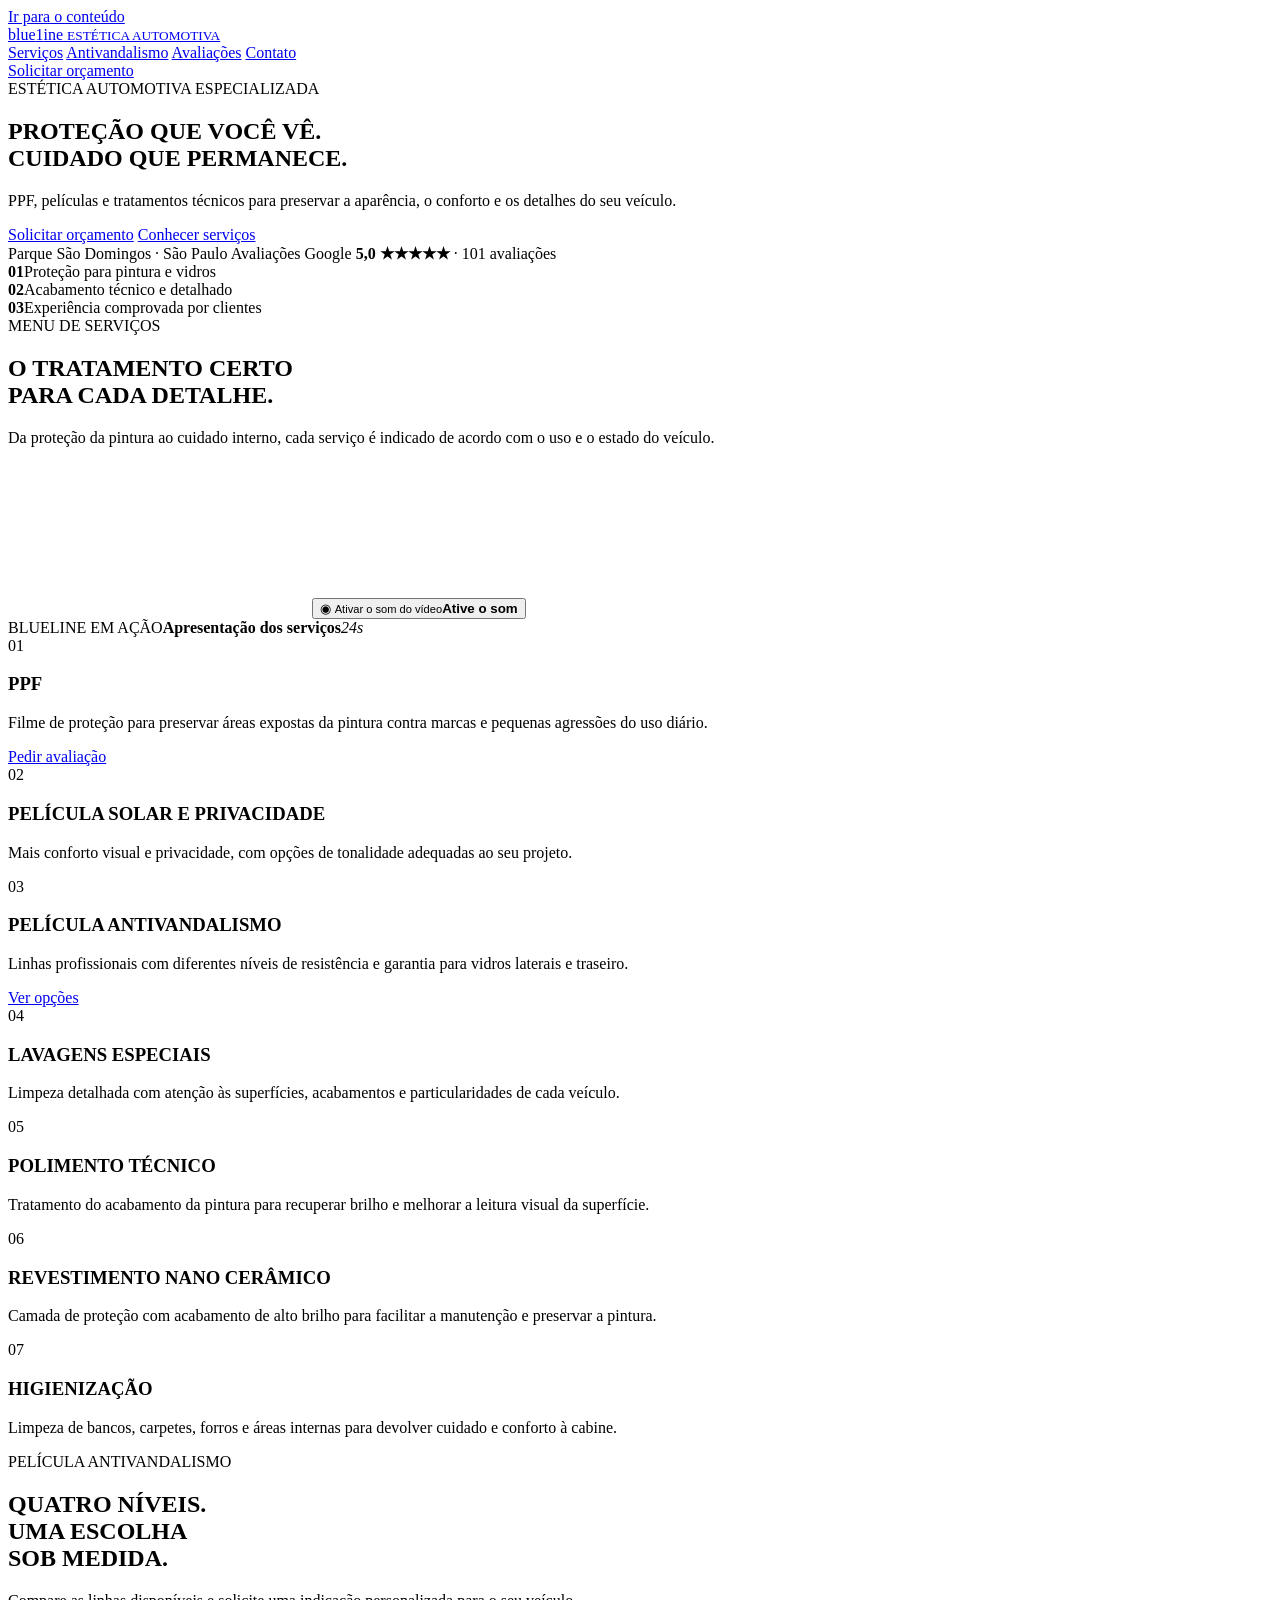
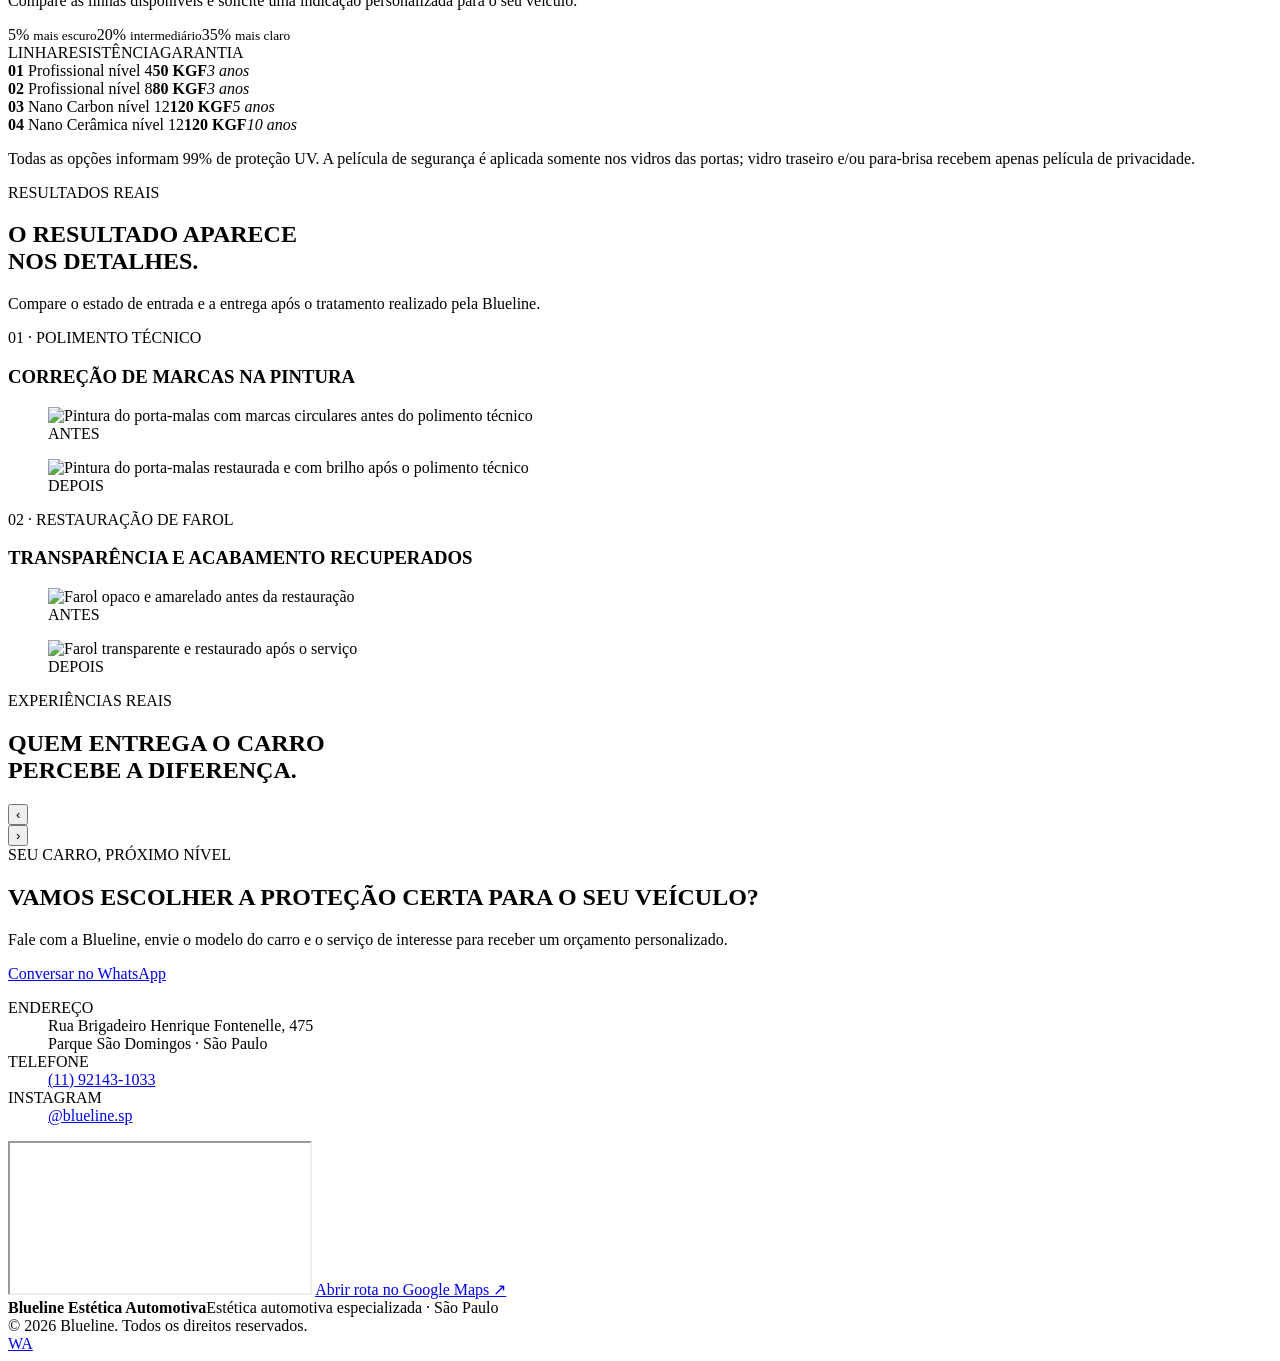
==== index.html @ ebedb2ee "feat: estrutura inicial do site Blueline" ====
<!doctype html>
<html lang="pt-BR">
<head>
  <meta charset="utf-8" />
  <meta name="viewport" content="width=device-width,initial-scale=1" />
  <meta name="theme-color" content="#050914" />
  <title>Blueline Estética Automotiva | Parque São Domingos</title>
  <meta name="description" content="PPF, películas, polimento técnico, revestimento nano cerâmico, higienização e estética automotiva no Parque São Domingos, São Paulo." />
  <link rel="stylesheet" href="./styles.css" />
</head>
<body>
  <a class="skip-link" href="#conteudo">Ir para o conteúdo</a>

  <header class="site-header">
    <a class="brand" href="#inicio" aria-label="Blueline Estética Automotiva — início">
      <span class="brand-mark">blue<span>1</span>ine</span>
      <small>ESTÉTICA AUTOMOTIVA</small>
    </a>
    <nav class="desktop-nav" aria-label="Navegação principal">
      <a href="#servicos">Serviços</a>
      <a href="#antivandalismo">Antivandalismo</a>
      <a href="#avaliacoes">Avaliações</a>
      <a href="#contato">Contato</a>
    </nav>
    <a class="btn btn-small" href="https://wa.me/5511921431033?text=Olá%2C%20vim%20pelo%20site%20da%20Blueline%20e%20quero%20um%20orçamento." target="_blank" rel="noopener">Solicitar orçamento</a>
  </header>

  <main id="conteudo">
    <section class="hero" id="inicio">
      <div class="hero-glow"></div>
      <div class="container hero-grid">
        <div class="hero-copy">
          <span class="eyebrow">ESTÉTICA AUTOMOTIVA ESPECIALIZADA</span>
          <h1>PROTEÇÃO QUE VOCÊ VÊ.<br><span>CUIDADO QUE PERMANECE.</span></h1>
          <p>PPF, películas e tratamentos técnicos para preservar a aparência, o conforto e os detalhes do seu veículo.</p>
          <div class="actions">
            <a class="btn" href="https://wa.me/5511921431033?text=Olá%2C%20vim%20pelo%20site%20da%20Blueline%20e%20quero%20um%20orçamento." target="_blank" rel="noopener">Solicitar orçamento</a>
            <a class="btn btn-ghost" href="#servicos">Conhecer serviços</a>
          </div>
          <div class="hero-meta">
            <span>Parque São Domingos · São Paulo</span>
            <span>Avaliações Google <strong>5,0 ★★★★★</strong> · 101 avaliações</span>
          </div>
        </div>
        <div class="hero-visual" role="img" aria-label="Automóvel em ambiente de estética automotiva">
          <div class="car-silhouette">
            <div class="beam beam-a"></div><div class="beam beam-b"></div>
            <div class="car-line"></div>
          </div>
        </div>
      </div>
      <div class="container proof-strip">
        <div><b>01</b><span>Proteção para pintura e vidros</span></div>
        <div><b>02</b><span>Acabamento técnico e detalhado</span></div>
        <div><b>03</b><span>Experiência comprovada por clientes</span></div>
      </div>
    </section>

    <section class="section services" id="servicos">
      <div class="container">
        <div class="section-heading">
          <span class="eyebrow">MENU DE SERVIÇOS</span>
          <h2>O TRATAMENTO CERTO<br>PARA CADA DETALHE.</h2>
          <p>Da proteção da pintura ao cuidado interno, cada serviço é indicado de acordo com o uso e o estado do veículo.</p>
        </div>

        <div class="services-layout">
          <div class="video-panel">
            <div class="video-wrap">
              <video id="serviceVideo" muted playsinline preload="metadata" poster="" aria-label="Apresentação dos serviços da Blueline">
                <source src="./assets/apresentacao-blueline.mp4" type="video/mp4" />
              </video>
              <button class="sound-control" id="soundControl" type="button" aria-label="Ativar o som do vídeo">
                <span class="sound-icon">◉</span>
                <span><small>Ativar o som do vídeo</small><strong>Ative o som</strong></span>
              </button>
              <div class="video-caption"><span>BLUELINE EM AÇÃO</span><b>Apresentação dos serviços</b><em>24s</em></div>
            </div>
          </div>

          <div class="service-grid">
            <article class="service-card featured"><span>01</span><h3>PPF</h3><p>Filme de proteção para preservar áreas expostas da pintura contra marcas e pequenas agressões do uso diário.</p><a href="#contato">Pedir avaliação</a></article>
            <article class="service-card"><span>02</span><h3>PELÍCULA SOLAR E PRIVACIDADE</h3><p>Mais conforto visual e privacidade, com opções de tonalidade adequadas ao seu projeto.</p></article>
            <article class="service-card"><span>03</span><h3>PELÍCULA ANTIVANDALISMO</h3><p>Linhas profissionais com diferentes níveis de resistência e garantia para vidros laterais e traseiro.</p><a href="#antivandalismo">Ver opções</a></article>
            <article class="service-card"><span>04</span><h3>LAVAGENS ESPECIAIS</h3><p>Limpeza detalhada com atenção às superfícies, acabamentos e particularidades de cada veículo.</p></article>
            <article class="service-card"><span>05</span><h3>POLIMENTO TÉCNICO</h3><p>Tratamento do acabamento da pintura para recuperar brilho e melhorar a leitura visual da superfície.</p></article>
            <article class="service-card"><span>06</span><h3>REVESTIMENTO NANO CERÂMICO</h3><p>Camada de proteção com acabamento de alto brilho para facilitar a manutenção e preservar a pintura.</p></article>
            <article class="service-card"><span>07</span><h3>HIGIENIZAÇÃO</h3><p>Limpeza de bancos, carpetes, forros e áreas internas para devolver cuidado e conforto à cabine.</p></article>
          </div>
        </div>
      </div>
    </section>

    <section class="section anti" id="antivandalismo">
      <div class="container anti-grid">
        <div>
          <span class="eyebrow">PELÍCULA ANTIVANDALISMO</span>
          <h2>QUATRO NÍVEIS.<br>UMA ESCOLHA<br>SOB MEDIDA.</h2>
          <p>Compare as linhas disponíveis e solicite uma indicação personalizada para o seu veículo.</p>
          <div class="tones"><span>5% <small>mais escuro</small></span><span>20% <small>intermediário</small></span><span>35% <small>mais claro</small></span></div>
        </div>
        <div class="spec-table" role="table" aria-label="Linhas de película antivandalismo">
          <div class="spec-row spec-head"><span>LINHA</span><span>RESISTÊNCIA</span><span>GARANTIA</span></div>
          <div class="spec-row"><span><b>01</b> Profissional nível 4</span><strong>50 KGF</strong><em>3 anos</em></div>
          <div class="spec-row"><span><b>02</b> Profissional nível 8</span><strong>80 KGF</strong><em>3 anos</em></div>
          <div class="spec-row"><span><b>03</b> Nano Carbon nível 12</span><strong>120 KGF</strong><em>5 anos</em></div>
          <div class="spec-row"><span><b>04</b> Nano Cerâmica nível 12</span><strong>120 KGF</strong><em>10 anos</em></div>
          <p class="spec-note">Todas as opções informam 99% de proteção UV. A película de segurança é aplicada somente nos vidros das portas; vidro traseiro e/ou para-brisa recebem apenas película de privacidade.</p>
        </div>
      </div>
    </section>

    <section class="section results" id="resultados">
      <div class="container">
        <div class="section-heading center">
          <span class="eyebrow">RESULTADOS REAIS</span>
          <h2>O RESULTADO APARECE<br>NOS DETALHES.</h2>
          <p>Compare o estado de entrada e a entrega após o tratamento realizado pela Blueline.</p>
        </div>

        <div class="result-card">
          <div class="result-copy"><span>01 · POLIMENTO TÉCNICO</span><h3>CORREÇÃO DE MARCAS NA PINTURA</h3></div>
          <div class="compare-grid">
            <figure><img src="./assets/antes-arranhao.jpg" alt="Pintura do porta-malas com marcas circulares antes do polimento técnico"><figcaption>ANTES</figcaption></figure>
            <figure><img src="./assets/depois-arranhao.jpg" alt="Pintura do porta-malas restaurada e com brilho após o polimento técnico"><figcaption>DEPOIS</figcaption></figure>
          </div>
        </div>

        <div class="result-card">
          <div class="result-copy"><span>02 · RESTAURAÇÃO DE FAROL</span><h3>TRANSPARÊNCIA E ACABAMENTO RECUPERADOS</h3></div>
          <div class="compare-grid">
            <figure><img src="./assets/antes-farol.jpg" alt="Farol opaco e amarelado antes da restauração"><figcaption>ANTES</figcaption></figure>
            <figure><img src="./assets/depois-farol.jpg" alt="Farol transparente e restaurado após o serviço"><figcaption>DEPOIS</figcaption></figure>
          </div>
        </div>
      </div>
    </section>

    <section class="section testimonials" id="avaliacoes">
      <div class="container">
        <div class="section-heading center">
          <span class="eyebrow">EXPERIÊNCIAS REAIS</span>
          <h2>QUEM ENTREGA O CARRO<br>PERCEBE A DIFERENÇA.</h2>
        </div>
        <div class="testimonial-shell">
          <button class="carousel-btn prev" type="button" aria-label="Avaliação anterior">‹</button>
          <div id="testimonial" class="testimonial" aria-live="polite"></div>
          <button class="carousel-btn next" type="button" aria-label="Próxima avaliação">›</button>
        </div>
        <div id="dots" class="dots" aria-label="Selecionar avaliação"></div>
      </div>
    </section>

    <section class="section contact" id="contato">
      <div class="container contact-card">
        <div class="contact-copy">
          <span class="eyebrow">SEU CARRO, PRÓXIMO NÍVEL</span>
          <h2>VAMOS ESCOLHER A PROTEÇÃO CERTA PARA O SEU VEÍCULO?</h2>
          <p>Fale com a Blueline, envie o modelo do carro e o serviço de interesse para receber um orçamento personalizado.</p>
          <a class="btn" href="https://wa.me/5511921431033?text=Olá%2C%20vim%20pelo%20site%20da%20Blueline%20e%20quero%20um%20orçamento." target="_blank" rel="noopener">Conversar no WhatsApp</a>
          <dl class="contact-info">
            <div><dt>ENDEREÇO</dt><dd>Rua Brigadeiro Henrique Fontenelle, 475<br>Parque São Domingos · São Paulo</dd></div>
            <div><dt>TELEFONE</dt><dd><a href="tel:+5511921431033">(11) 92143-1033</a></dd></div>
            <div><dt>INSTAGRAM</dt><dd><a href="https://instagram.com/blueline.sp" target="_blank" rel="noopener">@blueline.sp</a></dd></div>
          </dl>
        </div>
        <div class="map-wrap">
          <iframe title="Localização da Blueline Estética Automotiva no Google Maps" loading="lazy" referrerpolicy="no-referrer-when-downgrade" src="https://www.google.com/maps?q=Rua%20Brigadeiro%20Henrique%20Fontenelle%20475%20São%20Paulo&output=embed"></iframe>
          <a href="https://www.google.com/maps/search/?api=1&query=Rua%20Brigadeiro%20Henrique%20Fontenelle%20475%20São%20Paulo" target="_blank" rel="noopener">Abrir rota no Google Maps ↗</a>
        </div>
      </div>
    </section>
  </main>

  <footer>
    <div class="container footer-inner">
      <div><b>Blueline Estética Automotiva</b><span>Estética automotiva especializada · São Paulo</span></div>
      <span>© 2026 Blueline. Todos os direitos reservados.</span>
    </div>
  </footer>

  <a class="floating-whatsapp" href="https://wa.me/5511921431033?text=Olá%2C%20vim%20pelo%20site%20da%20Blueline%20e%20quero%20um%20orçamento." target="_blank" rel="noopener" aria-label="Falar com a Blueline no WhatsApp">WA</a>
  <script src="./script.js"></script>
</body>
</html>
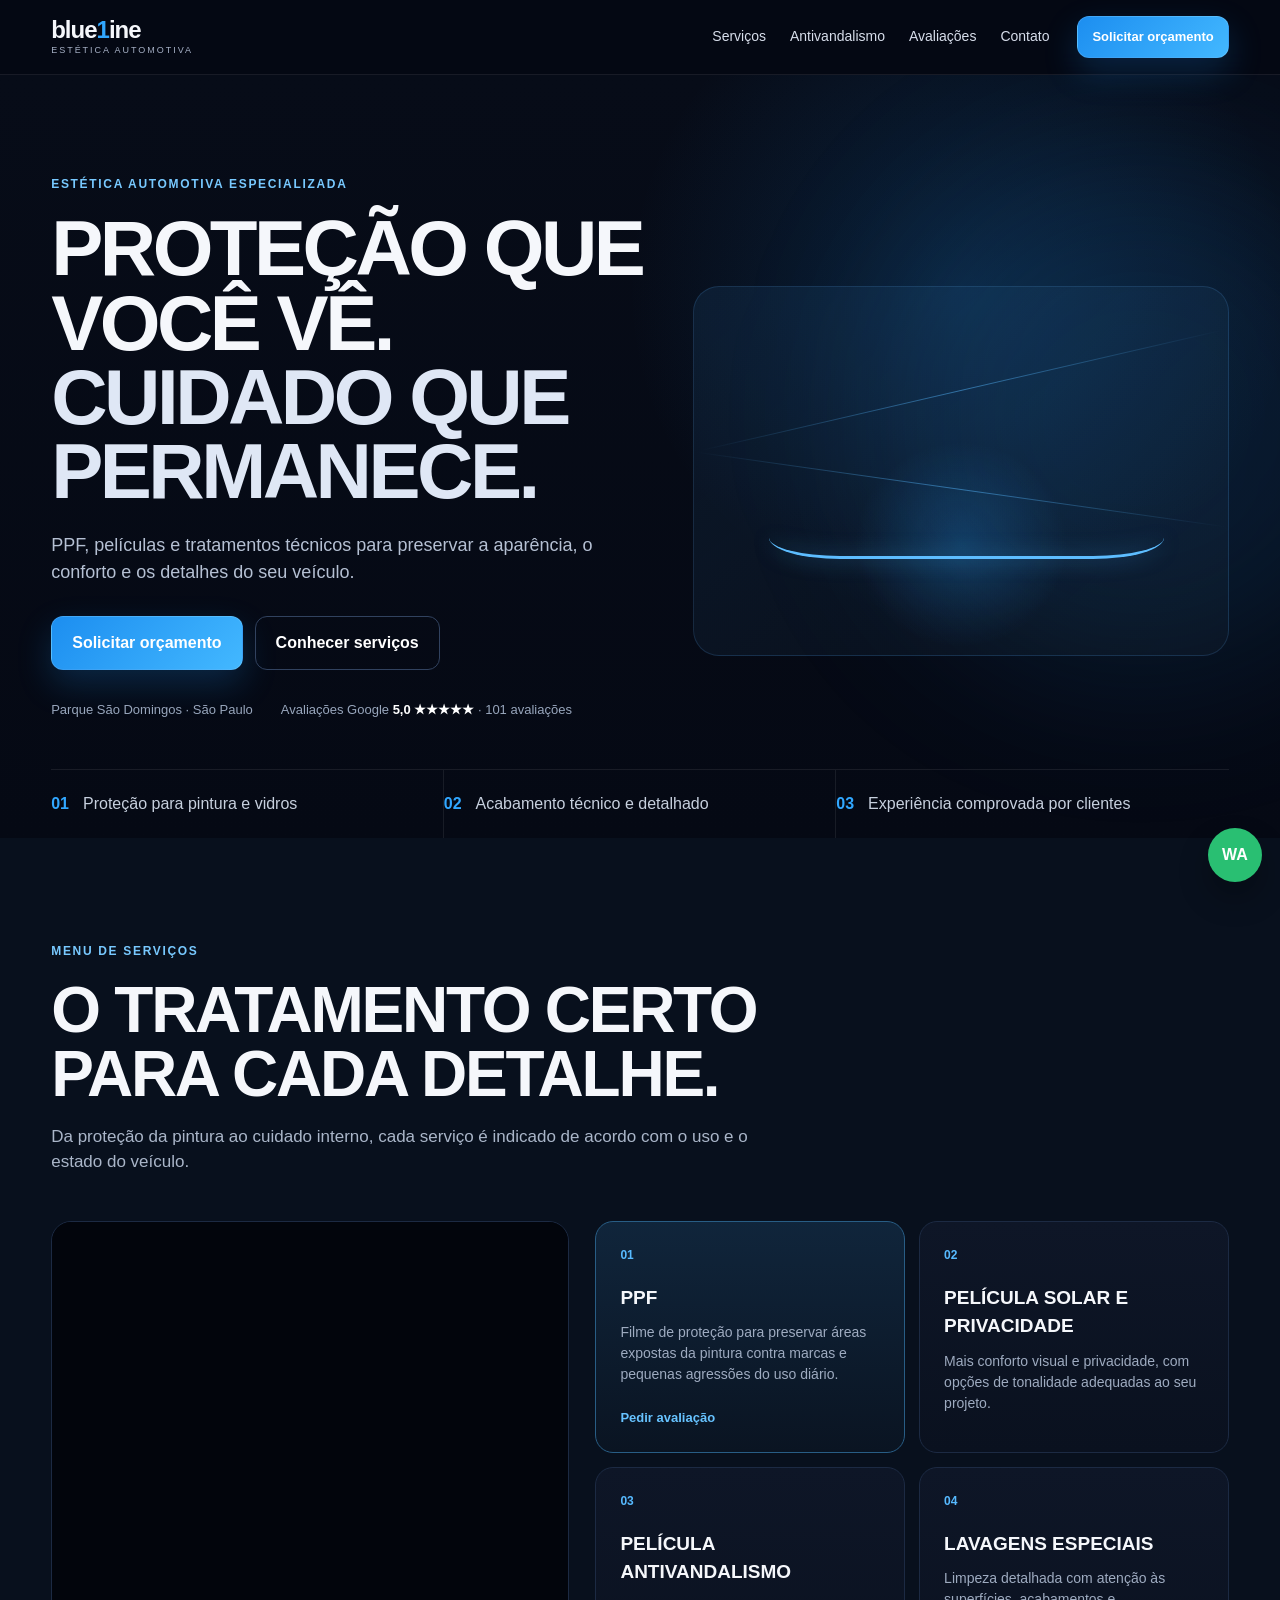
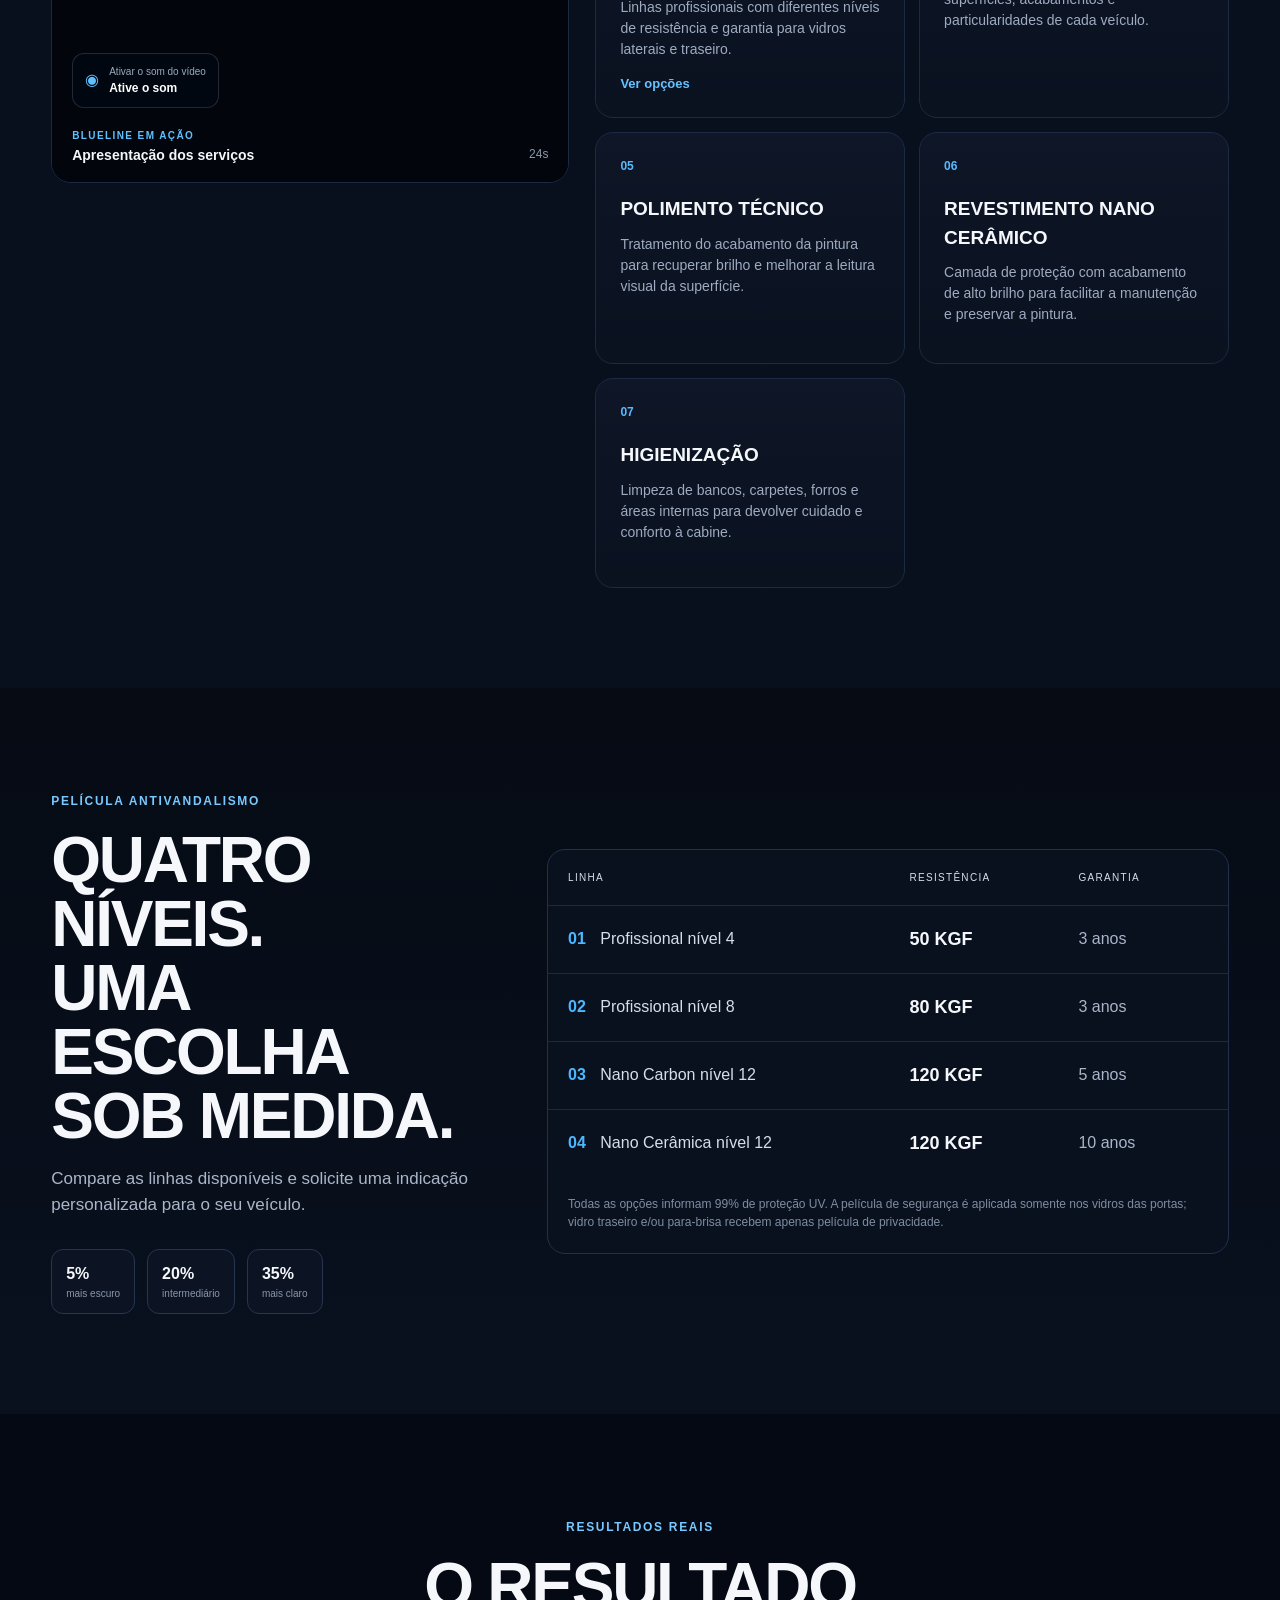
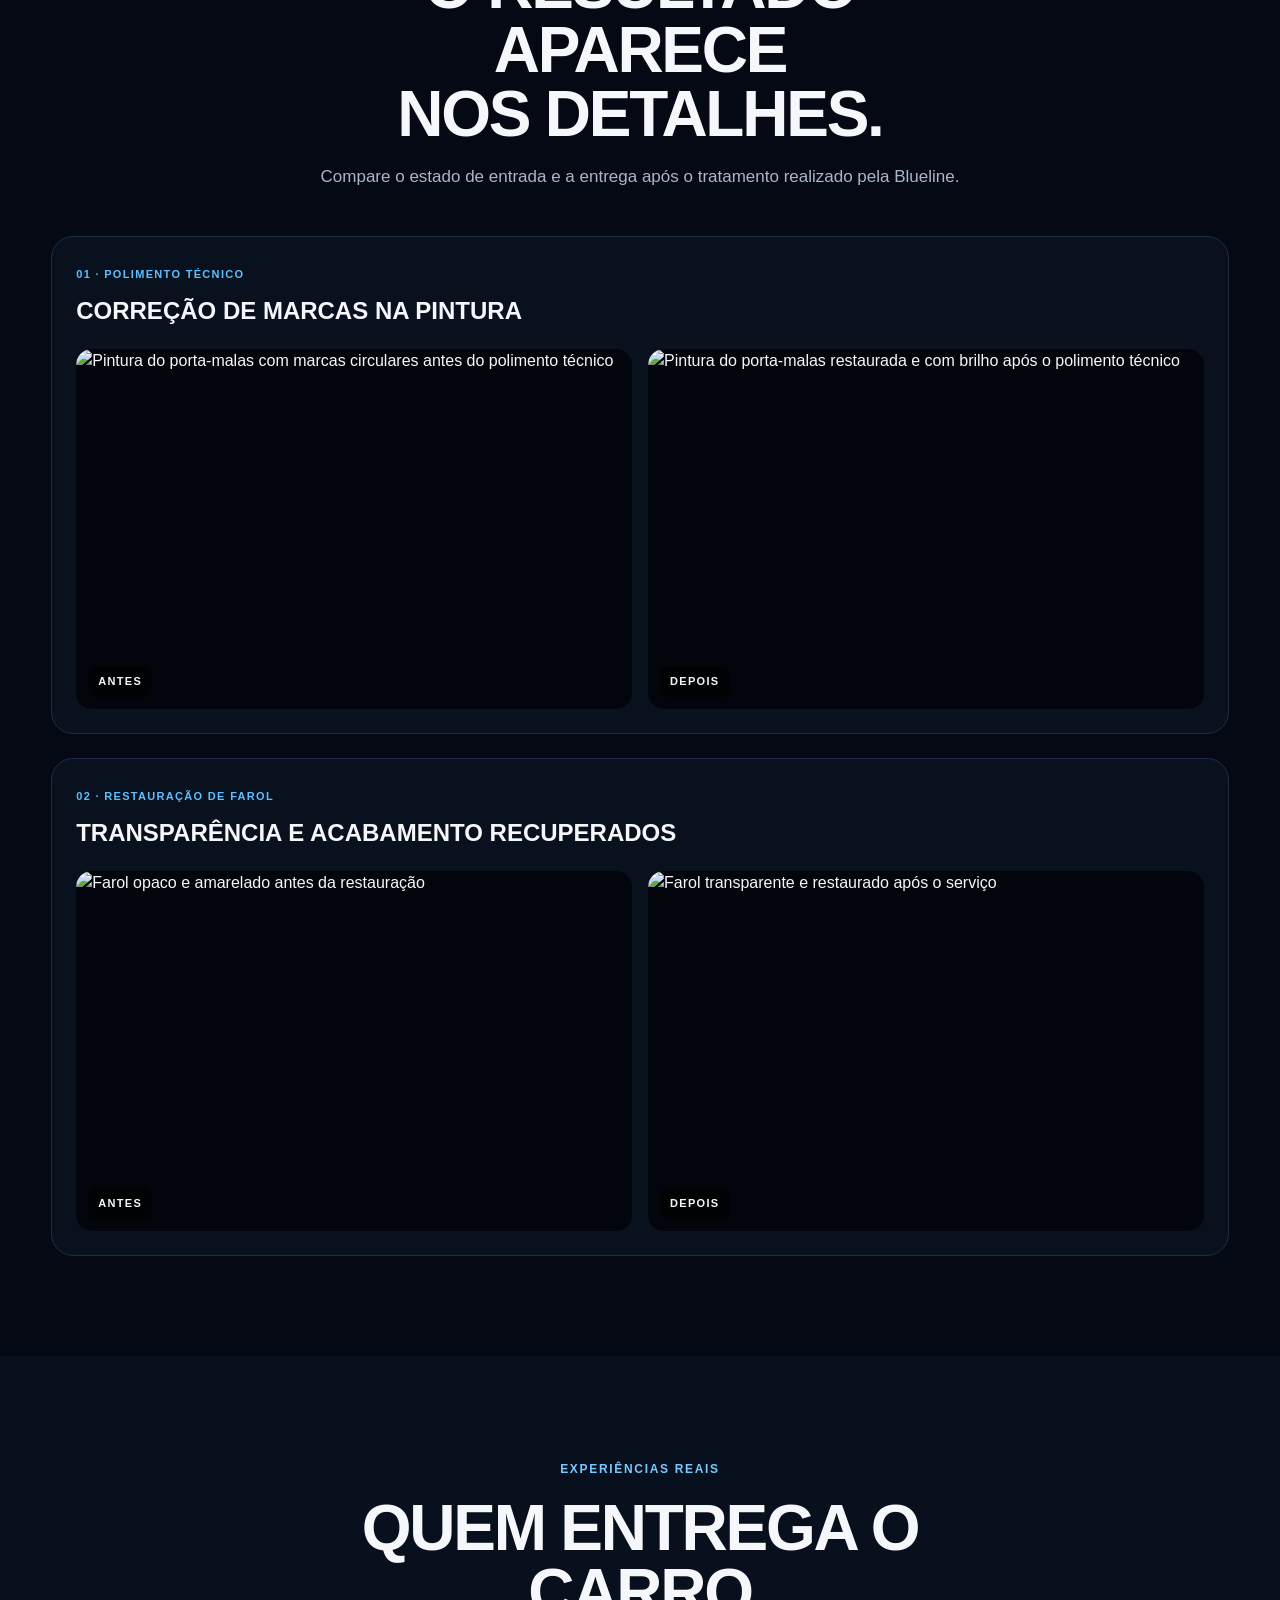
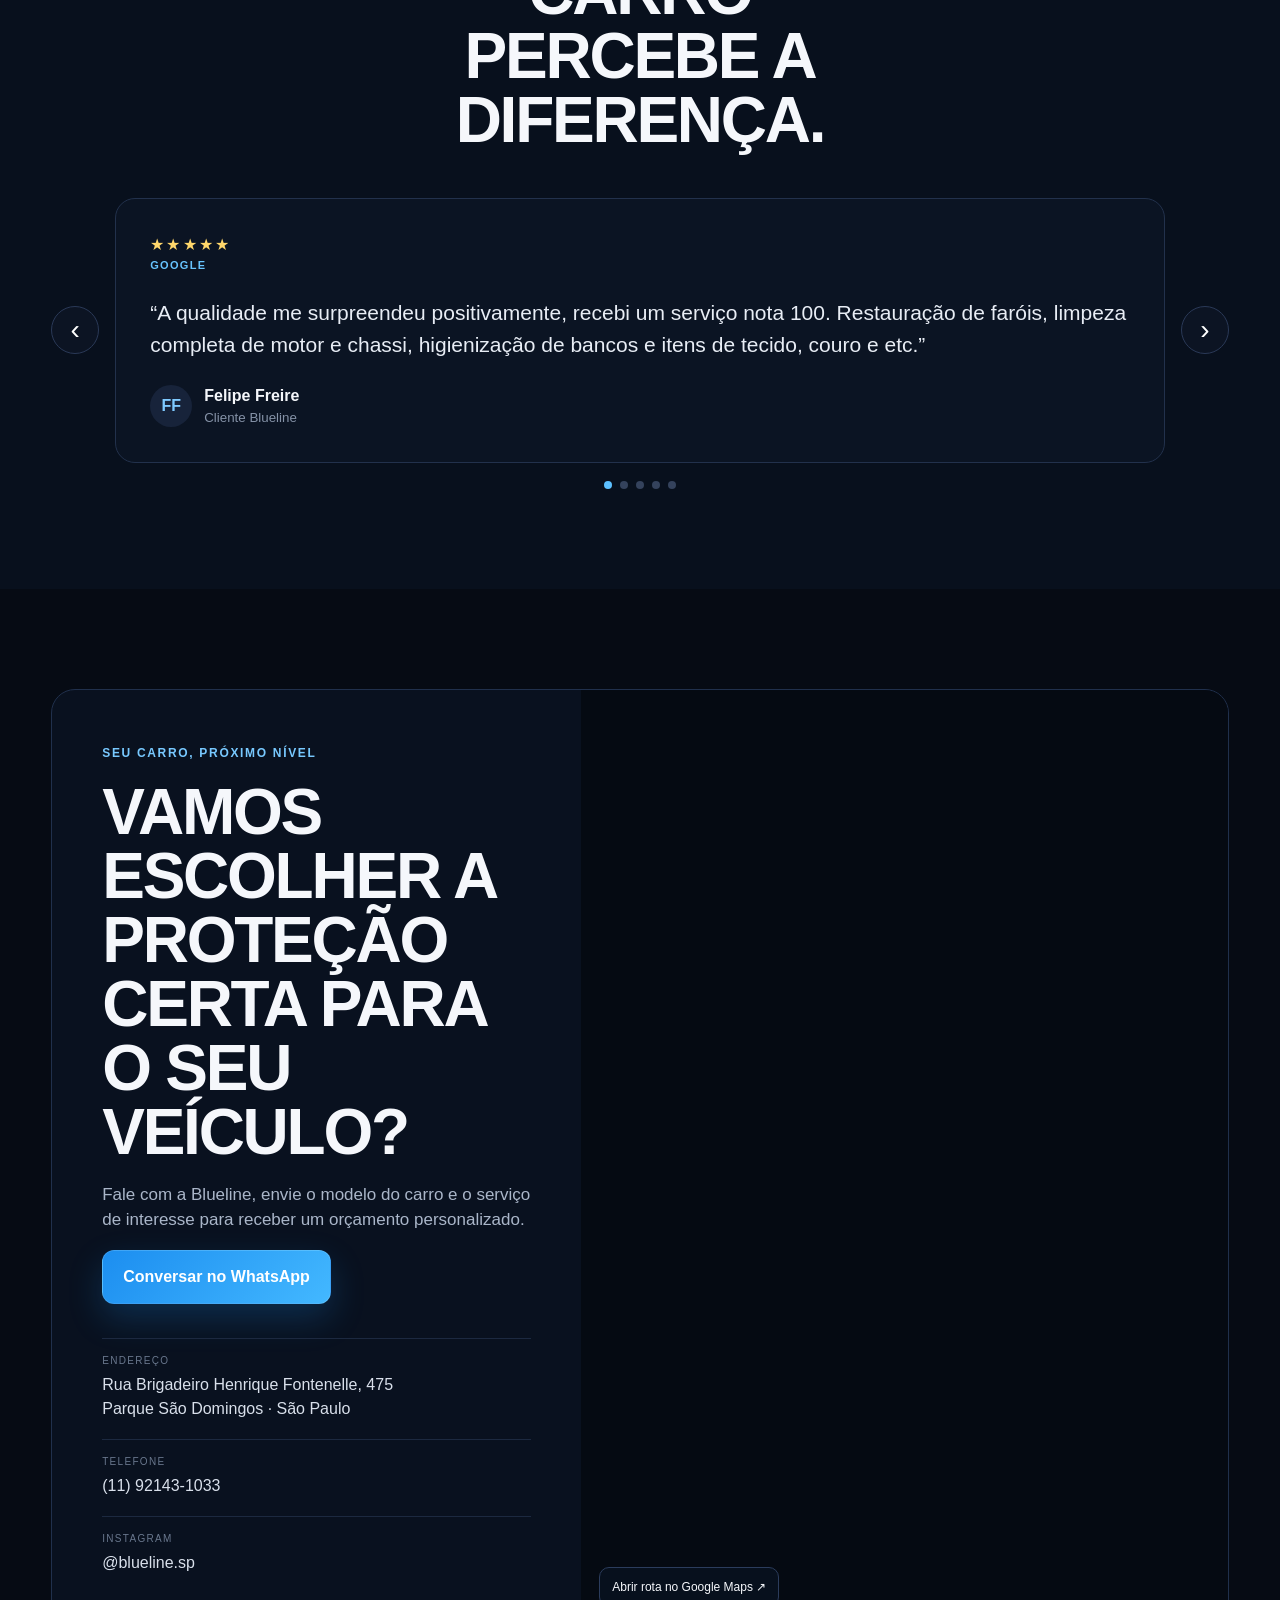
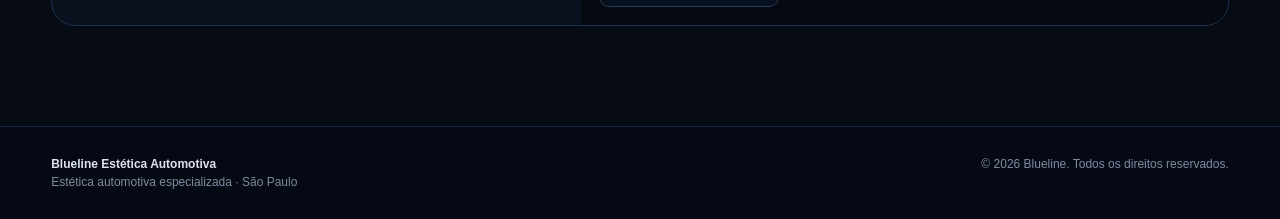
==== commit 679da8b4: "fix: usa imagens reais publicadas da Blueline" ====
--- a/index.html
+++ b/index.html
@@ -121,16 +121,16 @@
         <div class="result-card">
           <div class="result-copy"><span>01 · POLIMENTO TÉCNICO</span><h3>CORREÇÃO DE MARCAS NA PINTURA</h3></div>
           <div class="compare-grid">
-            <figure><img src="./assets/antes-arranhao.jpg" alt="Pintura do porta-malas com marcas circulares antes do polimento técnico"><figcaption>ANTES</figcaption></figure>
-            <figure><img src="./assets/depois-arranhao.jpg" alt="Pintura do porta-malas restaurada e com brilho após o polimento técnico"><figcaption>DEPOIS</figcaption></figure>
+            <figure><img src="https://blueline-estetica-automotiva.patimedrado.chatgpt.site/assets/resultado-pintura-antes.webp" alt="Pintura do porta-malas com marcas circulares antes do polimento técnico"><figcaption>ANTES</figcaption></figure>
+            <figure><img src="https://blueline-estetica-automotiva.patimedrado.chatgpt.site/assets/resultado-pintura-depois.webp" alt="Pintura do porta-malas restaurada e com brilho após o polimento técnico"><figcaption>DEPOIS</figcaption></figure>
           </div>
         </div>
 
         <div class="result-card">
           <div class="result-copy"><span>02 · RESTAURAÇÃO DE FAROL</span><h3>TRANSPARÊNCIA E ACABAMENTO RECUPERADOS</h3></div>
           <div class="compare-grid">
-            <figure><img src="./assets/antes-farol.jpg" alt="Farol opaco e amarelado antes da restauração"><figcaption>ANTES</figcaption></figure>
-            <figure><img src="./assets/depois-farol.jpg" alt="Farol transparente e restaurado após o serviço"><figcaption>DEPOIS</figcaption></figure>
+            <figure><img src="https://blueline-estetica-automotiva.patimedrado.chatgpt.site/assets/resultado-farol-antes.webp" alt="Farol opaco e amarelado antes da restauração"><figcaption>ANTES</figcaption></figure>
+            <figure><img src="https://blueline-estetica-automotiva.patimedrado.chatgpt.site/assets/resultado-farol-depois.webp" alt="Farol transparente e restaurado após o serviço"><figcaption>DEPOIS</figcaption></figure>
           </div>
         </div>
       </div>
--- a/styles.css
+++ b/styles.css
@@ -0,0 +1,60 @@
+:root{
+  --bg:#050914;--panel:#0b1120;--panel2:#0e1628;--line:#24324f;
+  --text:#f5f7fb;--muted:#a7b2c7;--blue:#31a7ff;--blue2:#78c9ff;--white:#fff;
+}
+*{box-sizing:border-box}
+html{scroll-behavior:smooth}
+body{margin:0;font-family:Inter,Arial,Helvetica,sans-serif;background:var(--bg);color:var(--text);line-height:1.5}
+img,video{max-width:100%;display:block}
+a{color:inherit;text-decoration:none}
+button{font:inherit}
+.container{width:min(1180px,92vw);margin:0 auto}
+.skip-link{position:absolute;left:-9999px;top:auto}.skip-link:focus{left:12px;top:12px;z-index:999;background:#fff;color:#000;padding:8px 12px}
+.site-header{position:sticky;top:0;z-index:80;display:flex;align-items:center;gap:28px;padding:16px 4vw;border-bottom:1px solid rgba(255,255,255,.08);background:rgba(5,9,20,.88);backdrop-filter:blur(14px)}
+.brand{display:flex;flex-direction:column;line-height:1}.brand-mark{font-size:24px;font-weight:800;letter-spacing:-1px}.brand-mark span{color:var(--blue)}.brand small{font-size:9px;letter-spacing:.22em;color:var(--muted);margin-top:4px}
+.desktop-nav{display:flex;gap:24px;margin-left:auto}.desktop-nav a{color:#d7deeb;font-size:14px}.desktop-nav a:hover{color:var(--blue2)}
+.btn{display:inline-flex;align-items:center;justify-content:center;background:linear-gradient(135deg,#1c8ef0,#43b8ff);color:#fff;font-weight:700;border:1px solid rgba(255,255,255,.12);border-radius:12px;padding:14px 20px;box-shadow:0 14px 34px rgba(29,147,240,.22);transition:.2s}
+.btn:hover{transform:translateY(-1px)}.btn-small{padding:10px 14px;font-size:13px}.btn-ghost{background:transparent;border-color:#31425f;box-shadow:none}
+.hero{position:relative;overflow:hidden;padding:76px 0 0;background:
+radial-gradient(circle at 75% 28%,rgba(29,137,225,.18),transparent 30%),
+linear-gradient(180deg,#070c18 0%,#050914 100%)}
+.hero-glow{position:absolute;width:520px;height:520px;border-radius:50%;right:-120px;top:80px;background:rgba(30,137,230,.12);filter:blur(80px)}
+.hero-grid{display:grid;grid-template-columns:1.05fr .95fr;gap:50px;align-items:center;min-height:590px}
+.eyebrow{display:inline-block;color:var(--blue2);font-weight:800;letter-spacing:.14em;font-size:12px;margin-bottom:18px}
+h1,h2,h3,p{margin-top:0}
+h1{font-size:clamp(44px,6.1vw,84px);line-height:.95;letter-spacing:-.045em;margin-bottom:24px}h1 span{color:#dfe7f5}
+.hero-copy>p{max-width:650px;color:#b5c0d3;font-size:18px}.actions{display:flex;gap:12px;margin:30px 0}
+.hero-meta{display:flex;gap:28px;flex-wrap:wrap;color:#98a6bc;font-size:13px}.hero-meta strong{color:#fff}
+.hero-visual{min-height:420px;position:relative}
+.car-silhouette{position:absolute;inset:12% 0 0;border:1px solid rgba(86,163,231,.18);border-radius:26px;background:
+linear-gradient(140deg,rgba(44,118,181,.13),rgba(255,255,255,.02)),
+radial-gradient(ellipse at 50% 70%,rgba(33,148,238,.25),transparent 28%)}
+.beam{position:absolute;height:1px;background:linear-gradient(90deg,transparent,#55b8ff,transparent);width:100%;transform-origin:center;opacity:.5}.beam-a{top:28%;transform:rotate(-13deg)}.beam-b{top:55%;transform:rotate(8deg)}
+.car-line{position:absolute;left:14%;right:12%;bottom:26%;height:120px;border-bottom:3px solid #5dbdff;border-radius:50% 50% 18% 18%;filter:drop-shadow(0 0 10px rgba(67,184,255,.65))}
+.proof-strip{display:grid;grid-template-columns:repeat(3,1fr);border-top:1px solid rgba(255,255,255,.08);margin-top:28px}.proof-strip>div{display:flex;gap:14px;padding:22px 0;border-right:1px solid rgba(255,255,255,.08)}.proof-strip>div:last-child{border-right:0}.proof-strip b{color:var(--blue)}.proof-strip span{color:#c7d0de}
+.section{padding:100px 0}.section-heading{max-width:720px;margin-bottom:46px}.section-heading.center{text-align:center;margin-left:auto;margin-right:auto}.section-heading h2,.anti h2,.contact h2{font-size:clamp(36px,5vw,64px);line-height:1;letter-spacing:-.035em;margin-bottom:18px}.section-heading p,.anti p,.contact p{color:#aab6c9;font-size:17px}
+.services{background:#08101d}.services-layout{display:grid;grid-template-columns:.9fr 1.1fr;gap:26px;align-items:start}.video-panel{position:sticky;top:95px}.video-wrap{position:relative;overflow:hidden;border-radius:20px;background:#02050c;border:1px solid #1c2a43;min-height:560px}.video-wrap video{width:100%;height:560px;object-fit:cover;background:#02050c}
+.sound-control{position:absolute;left:20px;bottom:74px;display:flex;align-items:center;gap:10px;color:#fff;background:rgba(2,8,18,.8);border:1px solid rgba(255,255,255,.14);border-radius:12px;padding:10px 12px;cursor:pointer}.sound-control small,.sound-control strong{display:block;text-align:left}.sound-control small{font-size:10px;color:#99a9bf}.sound-control strong{font-size:12px}.sound-icon{color:#5fc0ff}
+.video-caption{position:absolute;left:0;right:0;bottom:0;background:linear-gradient(180deg,transparent,rgba(1,5,12,.95));padding:28px 20px 16px;display:grid;grid-template-columns:1fr auto;gap:2px}.video-caption span{grid-column:1/3;color:#5dc2ff;font-size:10px;letter-spacing:.14em;font-weight:800}.video-caption b{font-size:14px}.video-caption em{font-style:normal;color:#8997aa;font-size:12px}
+.service-grid{display:grid;grid-template-columns:1fr 1fr;gap:14px}.service-card{background:linear-gradient(180deg,#0e1627,#0a111f);border:1px solid #1c2a43;border-radius:18px;padding:24px;min-height:210px;display:flex;flex-direction:column}.service-card.featured{border-color:#285d85;background:linear-gradient(180deg,#10253b,#0a1422)}.service-card>span{color:#57baff;font-weight:800;font-size:12px}.service-card h3{font-size:19px;margin:20px 0 10px}.service-card p{color:#9eabc0;font-size:14px}.service-card a{margin-top:auto;color:#67c3ff;font-weight:700;font-size:13px}
+.anti{background:linear-gradient(180deg,#060b14,#09111f)}.anti-grid{display:grid;grid-template-columns:.78fr 1.22fr;gap:60px;align-items:center}.tones{display:flex;gap:12px;margin-top:32px}.tones span{background:#0c1423;border:1px solid #263550;padding:12px 14px;border-radius:12px;font-weight:800}.tones small{display:block;color:#8996aa;font-weight:400;font-size:10px}
+.spec-table{border:1px solid #21314d;border-radius:18px;overflow:hidden;background:#09111f}.spec-row{display:grid;grid-template-columns:1.5fr .7fr .6fr;gap:18px;padding:20px;border-bottom:1px solid #1c2940;align-items:center}.spec-row:last-of-type{border-bottom:0}.spec-row span{color:#d7deea}.spec-row b{color:#4eb8ff;margin-right:10px}.spec-row strong{font-size:18px}.spec-row em{font-style:normal;color:#aab5c7}.spec-head{font-size:10px;color:#728099;letter-spacing:.13em}.spec-note{padding:18px 20px 22px;margin:0;color:#7f8ca0!important;font-size:12px!important}
+.results{background:#050914}.result-card{border:1px solid #1e2c46;border-radius:22px;padding:24px;margin-top:24px;background:#09111f}.result-copy span{color:#5dbfff;font-size:11px;letter-spacing:.12em;font-weight:800}.result-copy h3{font-size:24px;margin:8px 0 20px}.compare-grid{display:grid;grid-template-columns:1fr 1fr;gap:16px}.compare-grid figure{margin:0;position:relative;overflow:hidden;border-radius:16px;background:#02060c}.compare-grid img{width:100%;height:360px;object-fit:cover}.compare-grid figcaption{position:absolute;left:12px;bottom:12px;padding:7px 10px;border-radius:8px;background:rgba(0,0,0,.72);font-size:11px;font-weight:800;letter-spacing:.12em}
+.testimonials{background:#08101d}.testimonial-shell{display:grid;grid-template-columns:48px 1fr 48px;gap:16px;align-items:center}.carousel-btn{height:48px;border-radius:50%;border:1px solid #2a3957;background:#0c1423;color:#fff;font-size:28px;cursor:pointer}.testimonial{min-height:240px;border:1px solid #22314c;border-radius:20px;padding:34px;background:#0b1423}.stars{color:#ffd76b;letter-spacing:.14em}.google{color:#67c4ff;font-size:11px;font-weight:800;letter-spacing:.12em}.quote{font-size:21px;color:#e8edf5;margin:24px 0}.person{display:flex;align-items:center;gap:12px}.avatar{width:42px;height:42px;border-radius:50%;display:grid;place-items:center;background:#17233a;color:#7fcaff;font-weight:800}.person small{display:block;color:#8592a7}.dots{display:flex;justify-content:center;gap:8px;margin-top:18px}.dot{width:8px;height:8px;border-radius:50%;border:0;background:#34425c;padding:0}.dot.active{background:#5cc0ff}
+.contact{background:#060b14}.contact-card{display:grid;grid-template-columns:.9fr 1.1fr;border:1px solid #20304c;border-radius:24px;overflow:hidden;background:#09111f}.contact-copy{padding:50px}.contact-info{display:grid;gap:18px;margin:34px 0 0}.contact-info div{padding-top:14px;border-top:1px solid #1c2940}.contact-info dt{font-size:10px;letter-spacing:.13em;color:#69778d}.contact-info dd{margin:5px 0 0;color:#d9e0eb}.map-wrap{position:relative;min-height:560px;background:#050a12}.map-wrap iframe{border:0;width:100%;height:100%;min-height:560px;filter:grayscale(.9) invert(.92) contrast(.85)}.map-wrap>a{position:absolute;left:18px;bottom:18px;background:#07101d;border:1px solid #2b3c5c;padding:10px 12px;border-radius:10px;font-size:12px}
+footer{border-top:1px solid #17243b;padding:28px 0;background:#050914}.footer-inner{display:flex;justify-content:space-between;gap:20px;color:#7f8ca1;font-size:12px}.footer-inner div{display:flex;flex-direction:column}.footer-inner b{color:#dce3ee}
+.floating-whatsapp{position:fixed;right:18px;bottom:18px;z-index:70;width:54px;height:54px;border-radius:50%;display:grid;place-items:center;background:#29bf72;color:#fff;font-weight:900;box-shadow:0 16px 30px rgba(0,0,0,.28)}
+@media(max-width:900px){
+  .desktop-nav{display:none}.site-header{gap:12px}.site-header .btn-small{margin-left:auto}
+  .hero{padding-top:46px}.hero-grid,.services-layout,.anti-grid,.contact-card{grid-template-columns:1fr}.hero-grid{min-height:0}.hero-visual{min-height:320px}
+  .proof-strip{grid-template-columns:1fr}.proof-strip>div{border-right:0;border-bottom:1px solid rgba(255,255,255,.08)}
+  .video-panel{position:static}.video-wrap,.video-wrap video{min-height:460px;height:460px}.service-grid{grid-template-columns:1fr}.anti-grid{gap:32px}
+  .compare-grid{grid-template-columns:1fr 1fr}.compare-grid img{height:280px}.contact-copy{padding:32px}.map-wrap,.map-wrap iframe{min-height:420px}
+}
+@media(max-width:620px){
+  .site-header{padding:12px 4vw}.brand-mark{font-size:20px}.site-header .btn-small{font-size:11px;padding:9px 10px}
+  .section{padding:76px 0}.hero-grid{gap:18px}.hero-visual{min-height:260px}h1{font-size:45px}.hero-meta{gap:10px}.actions{flex-direction:column;align-items:stretch}
+  .video-wrap,.video-wrap video{min-height:380px;height:380px}.spec-row{grid-template-columns:1fr;gap:7px}.spec-head{display:none}.compare-grid{grid-template-columns:1fr}.compare-grid img{height:250px}
+  .testimonial-shell{grid-template-columns:36px 1fr 36px}.carousel-btn{height:36px}.testimonial{padding:24px 18px}.quote{font-size:18px}
+  .footer-inner{flex-direction:column}
+}
